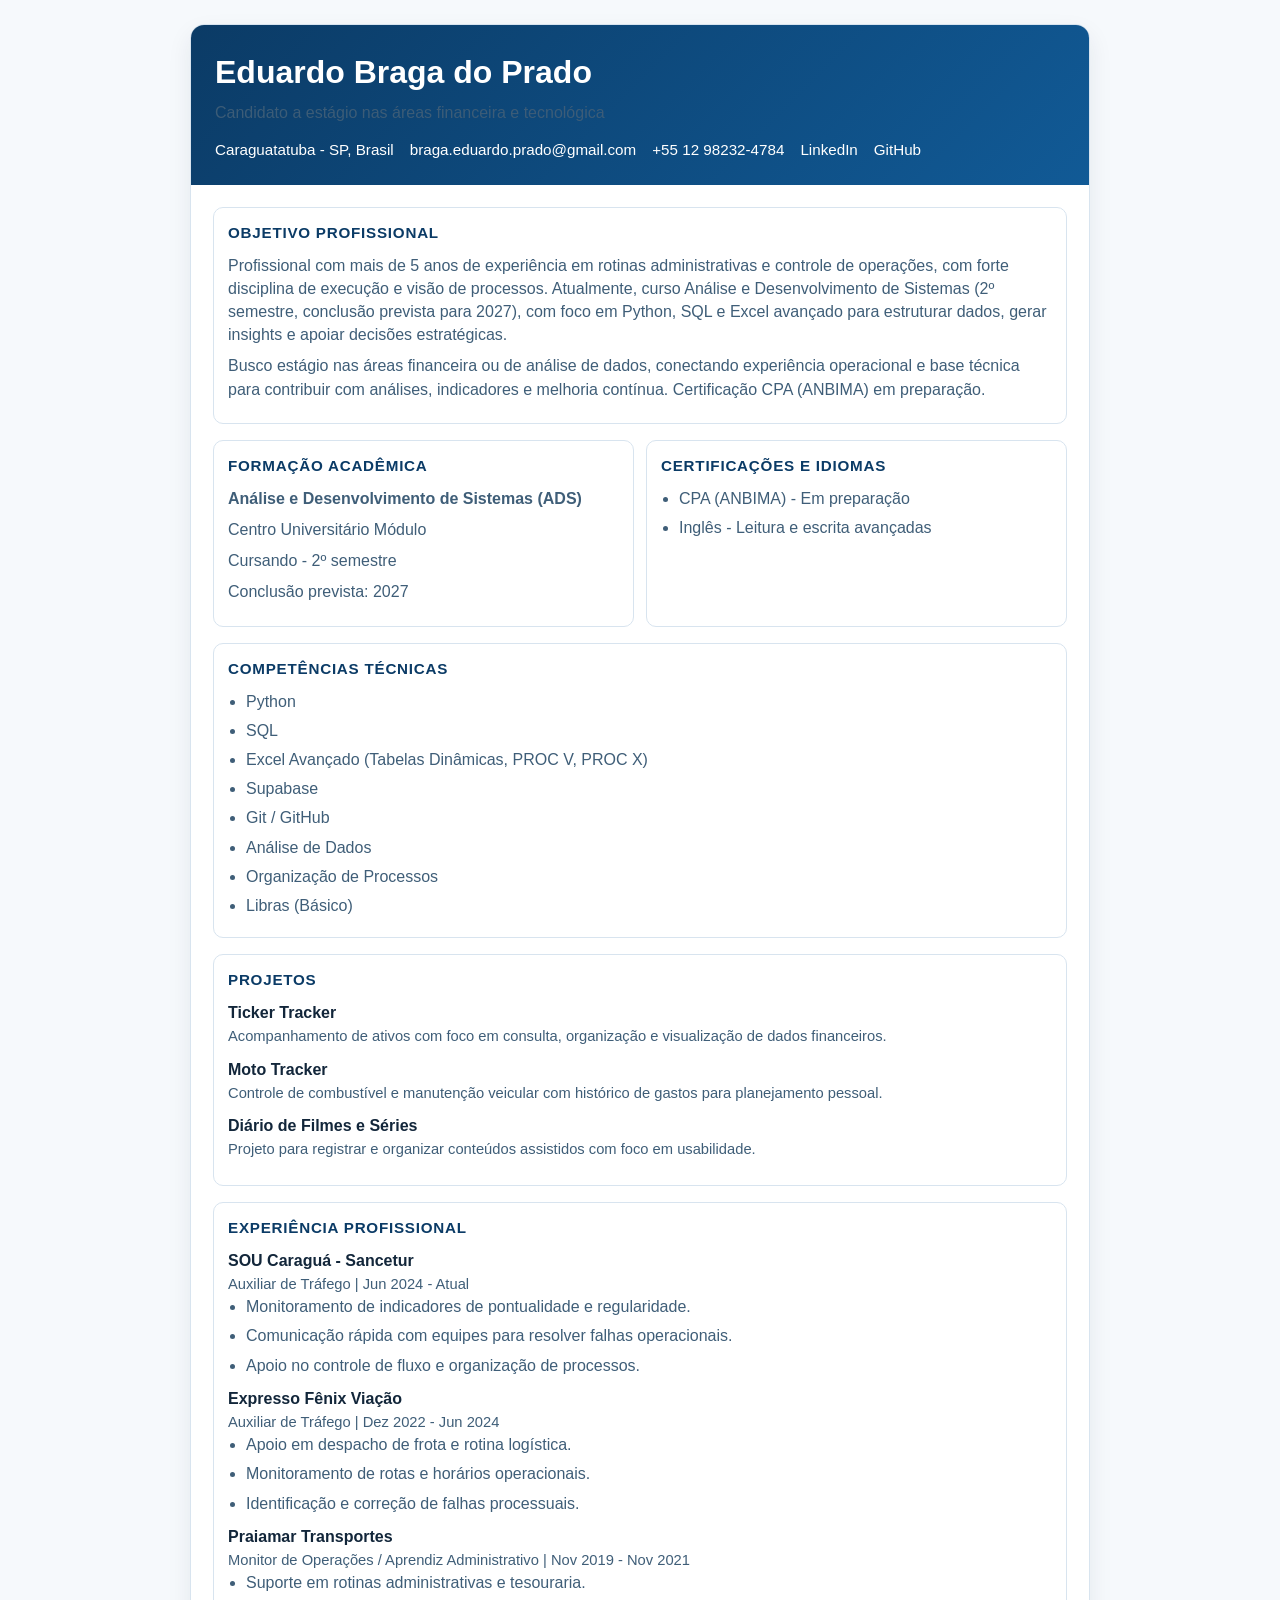
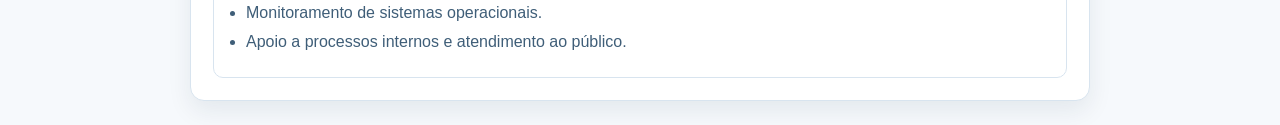
==== curriculo-eduardo-braga-pt.html @ 707b6824 "Atualiza portfolio PT/EN, curriculos e ajustes de UI" ====
<!DOCTYPE html>
<html lang="pt-BR">
<head>
    <meta charset="UTF-8">
    <meta name="viewport" content="width=device-width, initial-scale=1.0">
    <title>Eduardo Braga - Currículo (PT-BR)</title>
    <style>
        :root {
            --ink: #12263a;
            --soft: #3f5e78;
            --line: #d8e4ef;
            --accent: #0b3b66;
            --bg: #f6f9fc;
        }

        * {
            box-sizing: border-box;
        }

        body {
            margin: 0;
            font-family: "Segoe UI", Arial, sans-serif;
            background: var(--bg);
            color: var(--ink);
            line-height: 1.45;
            padding: 24px;
        }

        .resume {
            max-width: 900px;
            margin: 0 auto;
            background: #fff;
            border: 1px solid var(--line);
            border-radius: 14px;
            box-shadow: 0 10px 24px rgba(18, 38, 58, 0.08);
            overflow: hidden;
        }

        .top {
            background: linear-gradient(135deg, #0b3b66, #115a96);
            color: #fff;
            padding: 24px;
        }

        h1 {
            margin: 0;
            font-size: 2rem;
        }

        .subtitle {
            margin: 6px 0 0;
            opacity: 0.95;
            font-weight: 500;
        }

        .contacts {
            margin-top: 14px;
            display: flex;
            flex-wrap: wrap;
            gap: 10px 16px;
            font-size: 0.95rem;
        }

        .contacts a {
            color: #fff;
            text-decoration: none;
        }

        .content {
            padding: 22px;
            display: grid;
            gap: 16px;
        }

        section {
            border: 1px solid var(--line);
            border-radius: 10px;
            padding: 14px;
        }

        h2 {
            margin: 0 0 10px;
            color: var(--accent);
            font-size: 0.95rem;
            letter-spacing: 0.05em;
            text-transform: uppercase;
        }

        p {
            margin: 0 0 8px;
            color: var(--soft);
        }

        ul {
            margin: 0;
            padding-left: 18px;
            color: var(--soft);
        }

        li {
            margin-bottom: 6px;
        }

        .grid-2 {
            display: grid;
            grid-template-columns: 1fr 1fr;
            gap: 12px;
        }

        .role {
            margin-bottom: 10px;
        }

        .role strong {
            display: block;
            color: var(--ink);
        }

        .role span {
            color: var(--soft);
            font-size: 0.92rem;
        }

        @media (max-width: 760px) {
            .grid-2 {
                grid-template-columns: 1fr;
            }
        }

        @media print {
            body {
                background: #fff;
                padding: 0;
            }

            .resume {
                border: none;
                border-radius: 0;
                box-shadow: none;
            }

            section {
                break-inside: avoid;
            }
        }
    </style>
</head>
<body>
    <article class="resume">
        <header class="top">
            <h1>Eduardo Braga do Prado</h1>
            <p class="subtitle">Candidato a estágio nas áreas financeira e tecnológica</p>
            <div class="contacts">
                <span>Caraguatatuba - SP, Brasil</span>
                <a href="mailto:braga.eduardo.prado@gmail.com">braga.eduardo.prado@gmail.com</a>
                <a href="tel:+5512982324784">+55 12 98232-4784</a>
                <a href="https://www.linkedin.com/in/ebragaprado" target="_blank" rel="noopener noreferrer">LinkedIn</a>
                <a href="https://github.com/EduBraga7" target="_blank" rel="noopener noreferrer">GitHub</a>
            </div>
        </header>

        <main class="content">
            <section>
                <h2>Objetivo Profissional</h2>
                <p>Profissional com mais de 5 anos de experiência em rotinas administrativas e controle de operações, com forte disciplina de execução e visão de processos. Atualmente, curso Análise e Desenvolvimento de Sistemas (2º semestre, conclusão prevista para 2027), com foco em Python, SQL e Excel avançado para estruturar dados, gerar insights e apoiar decisões estratégicas.</p>
                <p>Busco estágio nas áreas financeira ou de análise de dados, conectando experiência operacional e base técnica para contribuir com análises, indicadores e melhoria contínua. Certificação CPA (ANBIMA) em preparação.</p>
            </section>

            <div class="grid-2">
                <section>
                    <h2>Formação Acadêmica</h2>
                    <p><strong>Análise e Desenvolvimento de Sistemas (ADS)</strong></p>
                    <p>Centro Universitário Módulo</p>
                    <p>Cursando - 2º semestre</p>
                    <p>Conclusão prevista: 2027</p>
                </section>

                <section>
                    <h2>Certificações e Idiomas</h2>
                    <ul>
                        <li>CPA (ANBIMA) - Em preparação</li>
                        <li>Inglês - Leitura e escrita avançadas</li>
                    </ul>
                </section>
            </div>

            <section>
                <h2>Competências Técnicas</h2>
                <ul>
                    <li>Python</li>
                    <li>SQL</li>
                    <li>Excel Avançado (Tabelas Dinâmicas, PROC V, PROC X)</li>
                    <li>Supabase</li>
                    <li>Git / GitHub</li>
                    <li>Análise de Dados</li>
                    <li>Organização de Processos</li>
                    <li>Libras (Básico)</li>
                </ul>
            </section>

            <section>
                <h2>Projetos</h2>
                <div class="role">
                    <strong>Ticker Tracker</strong>
                    <span>Acompanhamento de ativos com foco em consulta, organização e visualização de dados financeiros.</span>
                </div>
                <div class="role">
                    <strong>Moto Tracker</strong>
                    <span>Controle de combustível e manutenção veicular com histórico de gastos para planejamento pessoal.</span>
                </div>
                <div class="role">
                    <strong>Diário de Filmes e Séries</strong>
                    <span>Projeto para registrar e organizar conteúdos assistidos com foco em usabilidade.</span>
                </div>
            </section>

            <section>
                <h2>Experiência Profissional</h2>
                <div class="role">
                    <strong>SOU Caraguá - Sancetur</strong>
                    <span>Auxiliar de Tráfego | Jun 2024 - Atual</span>
                    <ul>
                        <li>Monitoramento de indicadores de pontualidade e regularidade.</li>
                        <li>Comunicação rápida com equipes para resolver falhas operacionais.</li>
                        <li>Apoio no controle de fluxo e organização de processos.</li>
                    </ul>
                </div>
                <div class="role">
                    <strong>Expresso Fênix Viação</strong>
                    <span>Auxiliar de Tráfego | Dez 2022 - Jun 2024</span>
                    <ul>
                        <li>Apoio em despacho de frota e rotina logística.</li>
                        <li>Monitoramento de rotas e horários operacionais.</li>
                        <li>Identificação e correção de falhas processuais.</li>
                    </ul>
                </div>
                <div class="role">
                    <strong>Praiamar Transportes</strong>
                    <span>Monitor de Operações / Aprendiz Administrativo | Nov 2019 - Nov 2021</span>
                    <ul>
                        <li>Suporte em rotinas administrativas e tesouraria.</li>
                        <li>Monitoramento de sistemas operacionais.</li>
                        <li>Apoio a processos internos e atendimento ao público.</li>
                    </ul>
                </div>
            </section>
        </main>
    </article>
</body>
</html>
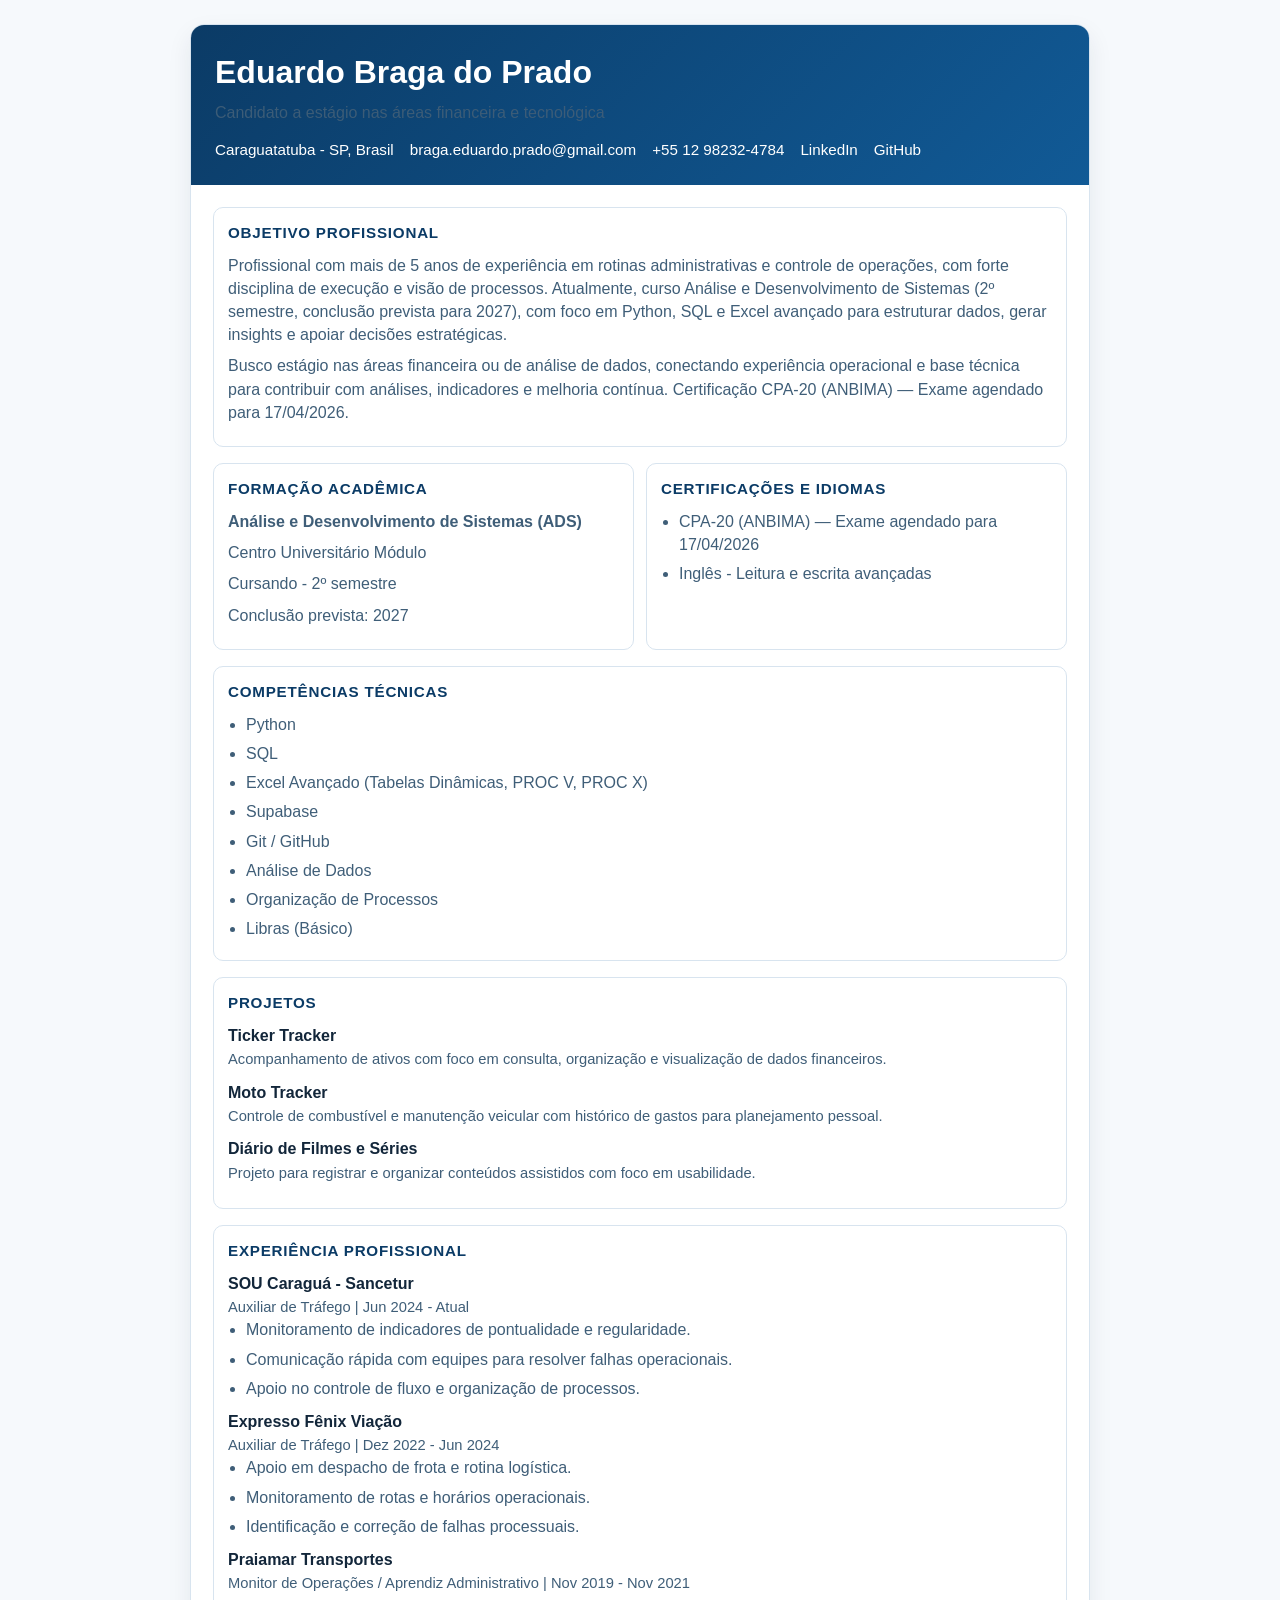
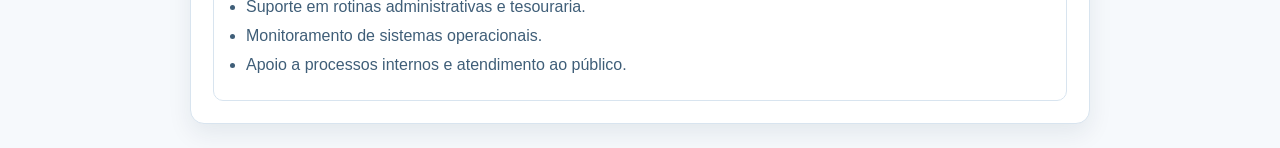
==== commit d2ee8749: "Unify resume downloads to PDF by locale, generate EN/PT PDFs, clean obsolete files and GA tracking" ====
--- a/curriculo-eduardo-braga-pt.html
+++ b/curriculo-eduardo-braga-pt.html
@@ -1,6 +1,17 @@
 <!DOCTYPE html>
 <html lang="pt-BR">
 <head>
+    <!-- Google Analytics -->
+    <!-- Google tag (gtag.js) -->
+    <script async src="https://www.googletagmanager.com/gtag/js?id=G-XV8RSCNHV4"></script>
+    <script>
+        window.dataLayer = window.dataLayer || [];
+        function gtag(){dataLayer.push(arguments);}
+        gtag('js', new Date());
+
+        gtag('config', 'G-XV8RSCNHV4');
+    </script>
+
     <meta charset="UTF-8">
     <meta name="viewport" content="width=device-width, initial-scale=1.0">
     <title>Eduardo Braga - Currículo (PT-BR)</title>
@@ -66,6 +77,12 @@
             text-decoration: none;
         }
 
+        @media print {
+            .contacts a {
+                display: none;
+            }
+        }
+
         .content {
             padding: 22px;
             display: grid;
@@ -121,31 +138,248 @@
             font-size: 0.92rem;
         }
 
-        @media (max-width: 760px) {
+        .download-btn {
+            display: none;
+            position: fixed;
+            top: 24px;
+            right: 24px;
+            z-index: 1000;
+        }
+
+        @media (max-width: 900px) {
+            .download-btn {
+                display: inline-block;
+                position: static;
+                margin-bottom: 16px;
+            }
+
             .grid-2 {
                 grid-template-columns: 1fr;
             }
         }
 
+        @page {
+            margin: 0.4cm;
+            padding: 0;
+            size: A4;
+        }
+
         @media print {
+            /* Remover margens/paddings globais */
+            * {
+                margin: 0 !important;
+                padding: 0 !important;
+                widows: 2;
+                orphans: 2;
+            }
+
+            html, body {
+                width: 100%;
+                height: 100%;
+                background: #fff !important;
+                margin: 0 !important;
+                padding: 0 !important;
+                border: none !important;
+                font-size: 10.5pt;
+            }
+
             body {
-                background: #fff;
-                padding: 0;
-            }
-
+                display: block;
+                background: #fff !important;
+                padding: 0 !important;
+            }
+
+            /* Esconder elementos desnecessários */
+            .download-btn {
+                display: none !important;
+            }
+
+            .lang-switch, [class*="lang"], [id*="lang"], .language-selector {
+                display: none !important;
+            }
+
+            a {
+                color: #000 !important;
+                text-decoration: none !important;
+                pointer-events: none;
+            }
+
+            header, footer, nav {
+                display: none !important;
+            }
+
+            /* Container principal */
             .resume {
-                border: none;
-                border-radius: 0;
-                box-shadow: none;
+                border: none !important;
+                border-radius: 0 !important;
+                box-shadow: none !important;
+                margin: 0 !important;
+                padding: 0 !important;
+                max-width: 100% !important;
+                page-break-after: avoid;
+            }
+
+            /* Header do currículo */
+            .top {
+                background: linear-gradient(135deg, #0b3b66, #115a96) !important;
+                -webkit-print-color-adjust: exact;
+                print-color-adjust: exact;
+                color: #fff !important;
+                padding: 10px 12px !important;
+                margin: 0 !important;
+                page-break-inside: avoid;
+            }
+
+            h1 {
+                margin: 0 !important;
+                padding: 0 !important;
+                font-size: 1.4em !important;
+                line-height: 1.2 !important;
+            }
+
+            .subtitle {
+                margin: 2px 0 0 !important;
+                padding: 0 !important;
+                opacity: 0.95;
+                font-weight: 500;
+                font-size: 0.85em !important;
+            }
+
+            .contacts {
+                margin-top: 6px !important;
+                padding: 0 !important;
+                display: flex;
+                flex-wrap: wrap;
+                gap: 6px 10px !important;
+                font-size: 0.8em !important;
+                line-height: 1.2;
+            }
+
+            .contacts a {
+                display: none !important;
+            }
+
+            /* Conteúdo principal */
+            .content {
+                padding: 8px 12px !important;
+                display: grid;
+                gap: 6px !important;
+                -webkit-print-color-adjust: exact;
+                print-color-adjust: exact;
             }
 
             section {
-                break-inside: avoid;
+                border: 1px solid var(--line) !important;
+                border-radius: 6px !important;
+                padding: 8px 10px !important;
+                margin: 0 !important;
+                page-break-inside: avoid;
+                background: #fff !important;
+                -webkit-print-color-adjust: exact;
+                print-color-adjust: exact;
+            }
+
+            h2 {
+                margin: 0 0 6px !important;
+                padding: 0 !important;
+                color: var(--accent) !important;
+                font-size: 0.85em !important;
+                letter-spacing: 0.03em;
+                text-transform: uppercase;
+                font-weight: 700;
+                line-height: 1.1;
+                -webkit-print-color-adjust: exact;
+                print-color-adjust: exact;
+            }
+
+            p {
+                margin: 0 0 4px !important;
+                padding: 0 !important;
+                color: var(--soft) !important;
+                font-size: 0.9em !important;
+                line-height: 1.3 !important;
+            }
+
+            p:last-child {
+                margin-bottom: 0 !important;
+            }
+
+            ul {
+                margin: 0 !important;
+                padding-left: 14px !important;
+                color: var(--soft) !important;
+                font-size: 0.9em !important;
+                line-height: 1.3;
+            }
+
+            li {
+                margin-bottom: 2px !important;
+                padding: 0 !important;
+            }
+
+            li:last-child {
+                margin-bottom: 0 !important;
+            }
+
+            /* Grid de 2 colunas */
+            .grid-2 {
+                display: grid;
+                grid-template-columns: 1fr 1fr !important;
+                gap: 6px !important;
+            }
+
+            /* Roles e experiência */
+            .role {
+                margin-bottom: 6px !important;
+                padding: 0 !important;
+            }
+
+            .role strong {
+                display: block;
+                color: var(--ink) !important;
+                font-weight: 700;
+                font-size: 0.92em !important;
+                margin-bottom: 2px !important;
+                line-height: 1.1;
+            }
+
+            .role span {
+                color: var(--soft) !important;
+                font-size: 0.85em !important;
+                display: block;
+                margin-bottom: 3px !important;
+                line-height: 1.2;
+            }
+
+            .role ul {
+                margin: 2px 0 0 !important;
+                padding-left: 14px !important;
+                font-size: 0.88em !important;
+            }
+
+            .role li {
+                margin-bottom: 1px !important;
+            }
+
+            /* Prevenir quebras desnecessárias */
+            h1, h2, .role strong {
+                page-break-after: avoid;
+            }
+
+            @page :first {
+                margin: 0.3cm !important;
+            }
+
+            @page :last {
+                margin: 0.3cm !important;
             }
         }
     </style>
 </head>
 <body>
+    <a id="download-pdf-pt" class="download-btn" href="curriculo-eduardo-braga-pt.pdf" download>
+        <button style="padding: 8px 16px; background: #0b3b66; color: #fff; border: none; border-radius: 8px; cursor: pointer; font-weight: 500; font-size: 0.9rem;">↓ Baixar PDF</button>
+    </a>
     <article class="resume">
         <header class="top">
             <h1>Eduardo Braga do Prado</h1>
@@ -163,7 +397,7 @@
             <section>
                 <h2>Objetivo Profissional</h2>
                 <p>Profissional com mais de 5 anos de experiência em rotinas administrativas e controle de operações, com forte disciplina de execução e visão de processos. Atualmente, curso Análise e Desenvolvimento de Sistemas (2º semestre, conclusão prevista para 2027), com foco em Python, SQL e Excel avançado para estruturar dados, gerar insights e apoiar decisões estratégicas.</p>
-                <p>Busco estágio nas áreas financeira ou de análise de dados, conectando experiência operacional e base técnica para contribuir com análises, indicadores e melhoria contínua. Certificação CPA (ANBIMA) em preparação.</p>
+                <p>Busco estágio nas áreas financeira ou de análise de dados, conectando experiência operacional e base técnica para contribuir com análises, indicadores e melhoria contínua. Certificação CPA-20 (ANBIMA) — Exame agendado para 17/04/2026.</p>
             </section>
 
             <div class="grid-2">
@@ -178,7 +412,7 @@
                 <section>
                     <h2>Certificações e Idiomas</h2>
                     <ul>
-                        <li>CPA (ANBIMA) - Em preparação</li>
+                        <li>CPA-20 (ANBIMA) — Exame agendado para 17/04/2026</li>
                         <li>Inglês - Leitura e escrita avançadas</li>
                     </ul>
                 </section>
@@ -246,5 +480,27 @@
             </section>
         </main>
     </article>
+    <script>
+        // Rastreamento de downloads de currículo no Google Analytics
+        document.addEventListener('DOMContentLoaded', function() {
+            const downloadLinks = {
+                'download-pdf-pt': {evento: 'download_curriculo', formato: 'pdf', idioma: 'pt'}
+            };
+
+            Object.entries(downloadLinks).forEach(([elementId, params]) => {
+                const element = document.getElementById(elementId);
+                if (element) {
+                    element.addEventListener('click', function() {
+                        if (typeof gtag !== 'undefined') {
+                            gtag('event', params.evento, {
+                                formato: params.formato,
+                                idioma: params.idioma
+                            });
+                        }
+                    });
+                }
+            });
+        });
+    </script>
 </body>
 </html>
